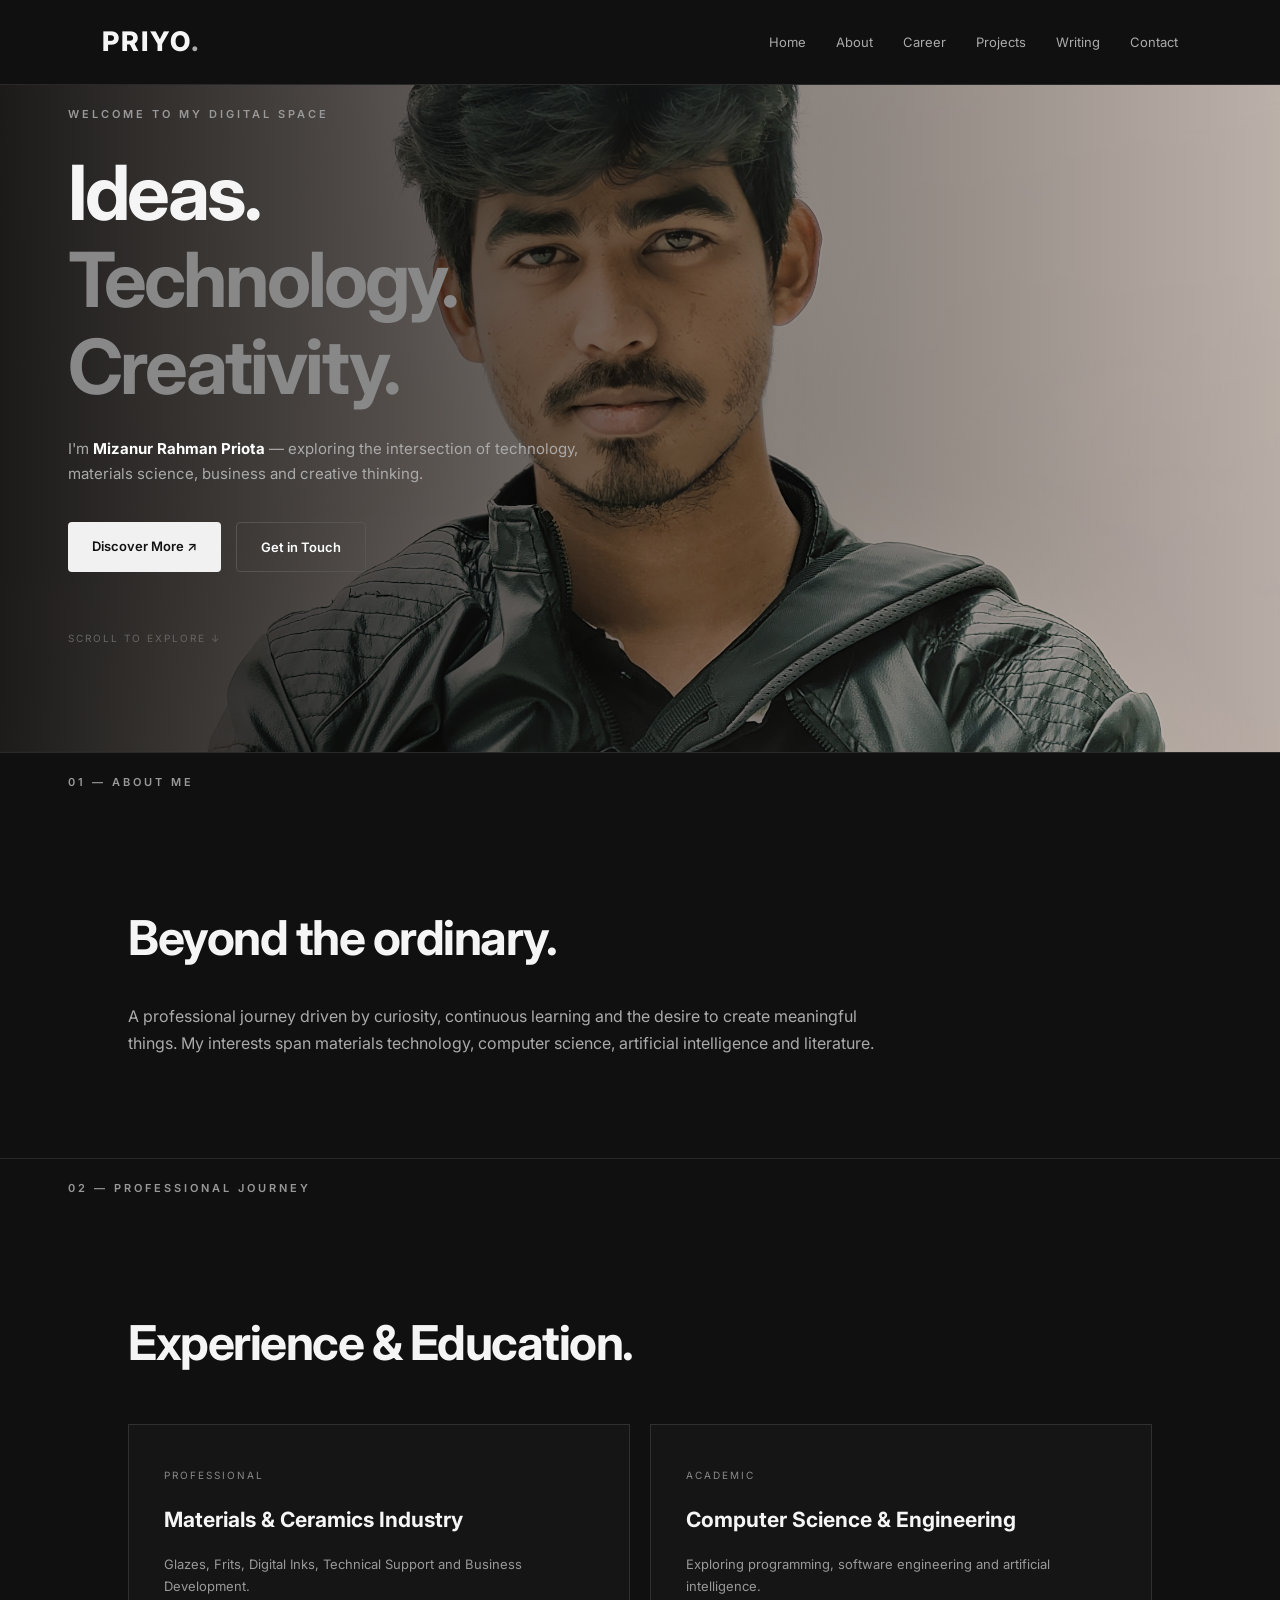
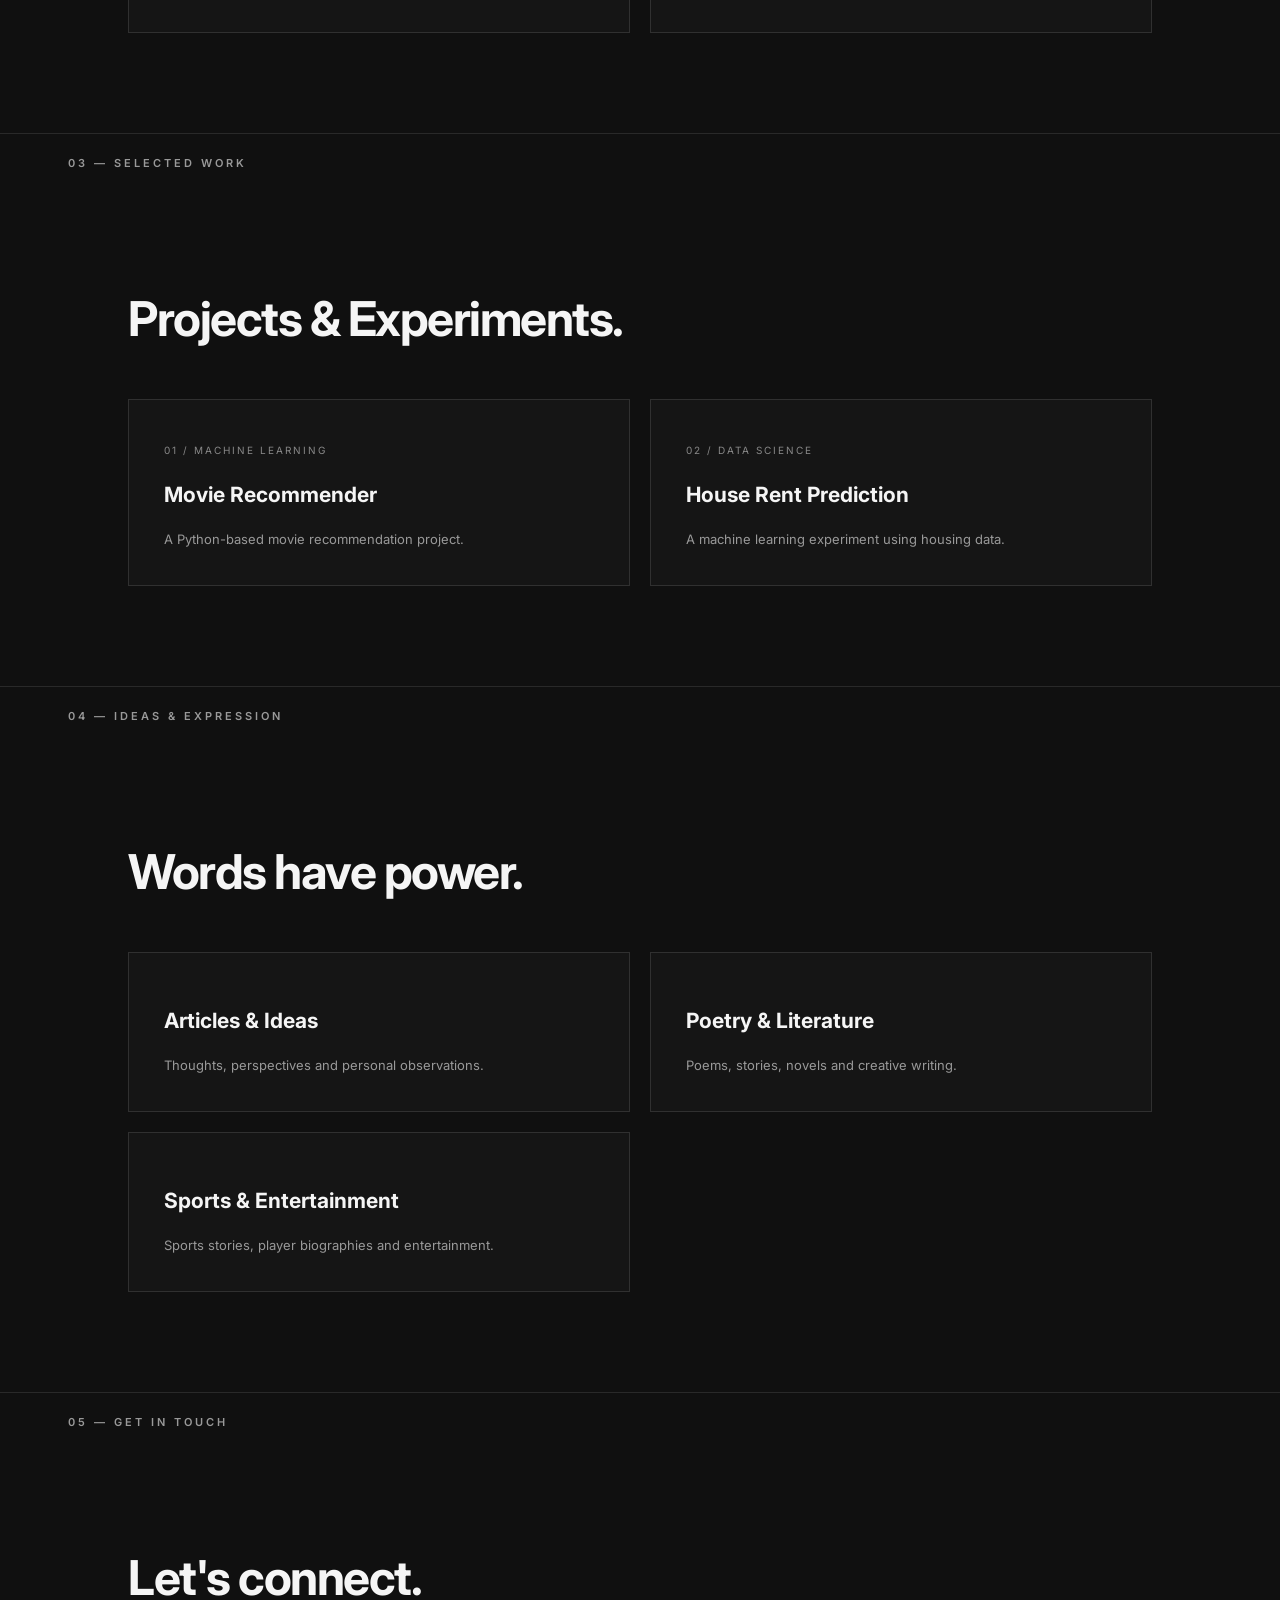
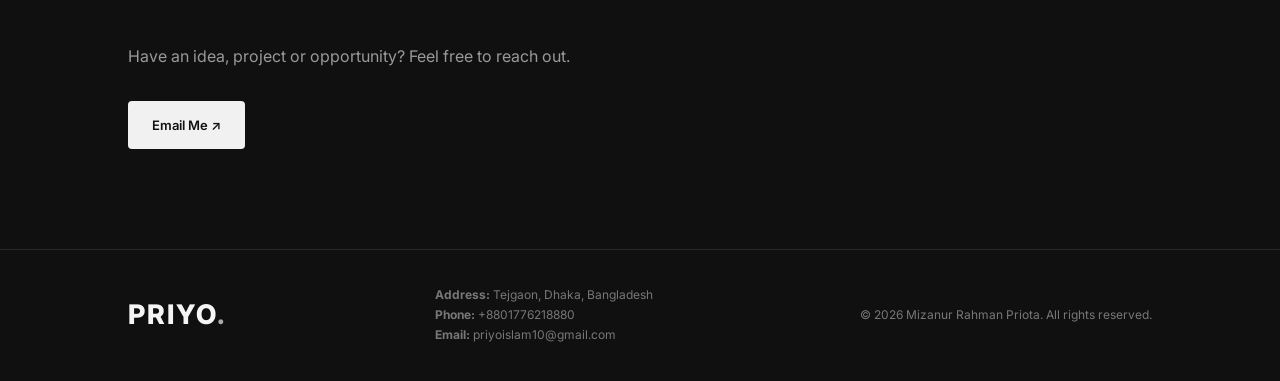
==== PriyoWebsite/index.html @ 964fe9bb "website" ====
<!DOCTYPE html>
<html lang="en">
<head>
    <meta charset="UTF-8">
    <meta name="viewport" content="width=device-width, initial-scale=1.0">
    <meta name="description" content="Mizanur Rahman Priota — Personal website, technology, career, ideas and creativity.">
    <title>PRIYO | Personal Brand</title>

    <link rel="stylesheet" href="css/style.css">
    <link rel="preconnect" href="https://fonts.googleapis.com">
    <link href="https://fonts.googleapis.com/css2?family=Inter:wght@400;500;600;700;800&display=swap" rel="stylesheet">
</head>
<body>

    <header class="navbar">
        <a href="#home" class="logo">PRIYO<span>.</span></a>

        <nav id="nav-menu">
            <a href="#home">Home</a>
            <a href="#about">About</a>
            <a href="#career">Career</a>
            <a href="#projects">Projects</a>
            <a href="#writing">Writing</a>
            <a href="#contact">Contact</a>
        </nav>

        <button class="menu-toggle" id="menu-toggle" aria-label="Toggle menu">☰</button>
    </header>

    <main>
        <section class="hero" id="home">
            <div class="hero-content">
                <p class="eyebrow">WELCOME TO MY DIGITAL SPACE</p>

                <h1>Ideas.<br><span>Technology.<br><span>Creativity.</span></h1>

                <p class="intro">
                    I'm <strong>Mizanur Rahman Priota</strong> — exploring the
                    intersection of technology, materials science, business
                    and creative thinking.
                </p>

                <div class="hero-buttons">
                    <a href="#about" class="btn primary">Discover More ↗</a>
                    <a href="#contact" class="btn secondary">Get in Touch</a>
                </div>
            </div>

            <div class="hero-image">
                <img src="assets/images/profile.jpg"
                     alt="Mizanur Rahman Priota"
                     onerror="this.style.display='none'; this.nextElementSibling.style.display='flex';">

                <div class="image-placeholder">
                    <span>YOUR PHOTO</span>
                </div>
            </div>

            <div class="scroll-text">SCROLL TO EXPLORE ↓</div>
        </section>

        <section class="section about" id="about">
            <p class="eyebrow">01 — ABOUT ME</p>
            <h2>Beyond the ordinary.</h2>
            <p class="section-description">
                A professional journey driven by curiosity, continuous
                learning and the desire to create meaningful things.
                My interests span materials technology, computer science,
                artificial intelligence and literature.
            </p>
        </section>

        <section class="section" id="career">
            <p class="eyebrow">02 — PROFESSIONAL JOURNEY</p>
            <h2>Experience & Education.</h2>
            <div class="info-grid">
                <article class="info-card">
                    <span>PROFESSIONAL</span>
                    <h3>Materials & Ceramics Industry</h3>
                    <p>Glazes, Frits, Digital Inks, Technical Support and Business Development.</p>
                </article>
                <article class="info-card">
                    <span>ACADEMIC</span>
                    <h3>Computer Science & Engineering</h3>
                    <p>Exploring programming, software engineering and artificial intelligence.</p>
                </article>
            </div>
        </section>

        <section class="section" id="projects">
            <p class="eyebrow">03 — SELECTED WORK</p>
            <h2>Projects & Experiments.</h2>
            <div class="info-grid">
                <article class="info-card">
                    <span>01 / MACHINE LEARNING</span>
                    <h3>Movie Recommender</h3>
                    <p>A Python-based movie recommendation project.</p>
                </article>
                <article class="info-card">
                    <span>02 / DATA SCIENCE</span>
                    <h3>House Rent Prediction</h3>
                    <p>A machine learning experiment using housing data.</p>
                </article>
            </div>
        </section>

        <section class="section" id="writing">
            <p class="eyebrow">04 — IDEAS & EXPRESSION</p>
            <h2>Words have power.</h2>
            <div class="info-grid">
                <article class="info-card">
                    <h3>Articles & Ideas</h3>
                    <p>Thoughts, perspectives and personal observations.</p>
                </article>
                <article class="info-card">
                    <h3>Poetry & Literature</h3>
                    <p>Poems, stories, novels and creative writing.</p>
                </article>
                <article class="info-card">
                    <h3>Sports & Entertainment</h3>
                    <p>Sports stories, player biographies and entertainment.</p>
                </article>
            </div>
        </section>

        <section class="section contact" id="contact">
            <p class="eyebrow">05 — GET IN TOUCH</p>
            <h2>Let's connect.</h2>
            <p>Have an idea, project or opportunity? Feel free to reach out.</p>
            <a href="mailto:yourmail@example.com" class="btn primary">Email Me ↗</a>
        </section>
    </main>

<footer class="footer">
    <a href="#home" class="logo">PRIYO<span>.</span></a>

    <div class="footer-contact">
        <p>
            <strong>Address:</strong>
            Tejgaon, Dhaka, Bangladesh
        </p>

        <p>
            <strong>Phone:</strong>
            <a href="tel:+8801776218880">+8801776218880</a>
        </p>

        <p>
            <strong>Email:</strong>
            <a href="mailto:priyoislam10@gmail.com">
                priyoislam10@gmail.com
            </a>
        </p>
    </div>

    <p class="copyright">
        © <span id="year"></span> Mizanur Rahman Priota.
        All rights reserved.
    </p>
</footer>

    <script src="js/data.js"></script>
    <script src="js/main.js"></script>
</body>
</html>
---- PriyoWebsite/css/style.css ----
* {
    margin: 0;
    padding: 0;
    box-sizing: border-box;
}

html {
    scroll-behavior: smooth;
}

body {
    background: #101010;
    color: #f5f5f5;
    font-family: 'Inter', sans-serif;
    line-height: 1.7;
}

a {
    color: inherit;
    text-decoration: none;
}

.navbar {
    height: 85px;
    padding: 0 8%;
    display: flex;
    align-items: center;
    justify-content: space-between;
    border-bottom: 1px solid #292929;
    background: #101010;
    position: sticky;
    top: 0;
    z-index: 100;
}

.logo {
    font-size: 27px;
    font-weight: 800;
    letter-spacing: 2px;
}

.logo span {
    color: #aaa;
}

.navbar nav {
    display: flex;
    gap: 30px;
}

.navbar nav a {
    color: #aaa;
    font-size: 13px;
    transition: 0.3s;
}

.navbar nav a:hover {
    color: white;
}

.menu-toggle {
    display: none;
    background: none;
    color: white;
    border: none;
    font-size: 25px;
    cursor: pointer;
}


.hero {
    min-height: 550px;
    padding: 100px 10%;
    display: flex;
    align-items: center;
    justify-content: flex-start;
    position: relative;

    background:
        linear-gradient(
            90deg,
            rgba(0, 0, 0, 0.88),
            rgba(0, 0, 0, 0.50),
            rgba(0, 0, 0, 0.20)
        ),
        url("../assets/images/profile.jpg");

    background-size: cover;
    background-position: center;
    background-repeat: no-repeat;
}

.hero-content {
    max-width: 650px;
    position: relative;
    z-index: 2;
}

.hero-image {
    display: none;
}

.scroll-text {
    z-index: 2;
}


.hero-content {
    max-width: 650px;
}

.eyebrow {
    color: #999;
    font-size: 11px;
    letter-spacing: 3px;
    font-weight: 600;
    margin-bottom: 25px;
    transform: translate(-60px, -80px);
}

.hero h1 {
    font-size: clamp(45px, 6vw, 76px);
    line-height: 1.15;
    letter-spacing: -3px;
    margin-bottom: 25px;
    transform: translate(-60px, -80px);
}

.hero h1 span {
    color: #888;
}

.intro {
    color: #aaa;
    max-width: 520px;
    font-size: 15px;
    margin-bottom: 35px;
    transform: translate(-60px, -80px);
}

.intro strong {
    color: white;
}

.hero-buttons {
    display: flex;
    gap: 15px;
    flex-wrap: wrap;
    transform: translate(-60px, -80px);
}

.btn {
    display: inline-block;
    padding: 13px 24px;
    font-size: 13px;
    font-weight: 600;
    border-radius: 4px;
    transition: 0.3s;
}

.primary {
    background: #f1f1f1;
    color: #111;
}

.primary:hover {
    background: #bbb;
}

.secondary {
    border: 1px solid #555;
    color: white;
}

.secondary:hover {
    background: #252525;
}

.hero-image {
    width: 330px;
    height: 410px;
    flex-shrink: 0;
    border: 1px solid #444;
    position: relative;
    background: #1c1c1c;
}

.hero-image img {
    width: 100%;
    height: 100%;
    object-fit: cover;
}

.image-placeholder {
    display: none;
    width: 100%;
    height: 100%;
    align-items: center;
    justify-content: center;
    color: #777;
    font-size: 13px;
    letter-spacing: 3px;
}

.scroll-text {
    position: absolute;
    bottom: 25px;
    left: 10%;
    color: #666;
    font-size: 10px;
    letter-spacing: 2px;
    transform: translate(-60px, -80px);
}

.section {
    padding: 100px 10%;
    border-top: 1px solid #292929;
}

.section h2 {
    font-size: clamp(32px, 4vw, 48px);
    letter-spacing: -1.5px;
    margin-bottom: 25px;
}

.section-description {
    color: #aaa;
    max-width: 750px;
    font-size: 16px;
}

.info-grid {
    display: grid;
    grid-template-columns: repeat(2, 1fr);
    gap: 20px;
    margin-top: 40px;
}

.info-card {
    padding: 35px;
    border: 1px solid #303030;
    background: #151515;
    transition: 0.3s;
}

.info-card:hover {
    border-color: #777;
    transform: translateY(-4px);
}

.info-card span {
    font-size: 10px;
    letter-spacing: 2px;
    color: #888;
}

.info-card h3 {
    font-size: 21px;
    margin: 15px 0;
}

.info-card p {
    font-size: 13px;
    color: #999;
}

.contact p:not(.eyebrow) {
    color: #999;
    margin-bottom: 30px;
}

footer {
    padding: 35px 10%;
    border-top: 1px solid #292929;
    display: flex;
    align-items: center;
    justify-content: space-between;
    gap: 20px;
}

footer p {
    font-size: 12px;
    color: #777;
}

@media (max-width: 850px) {
    .hero {
        padding: 80px 7%;
        gap: 35px;
    }

    .hero-image {
        width: 260px;
        height: 340px;
    }

    .navbar {
        padding: 0 6%;
    }

    .navbar nav {
        gap: 15px;
    }
}

@media (max-width: 650px) {
    .navbar nav {
        display: none;
        position: absolute;
        top: 85px;
        left: 0;
        width: 100%;
        background: #171717;
        padding: 25px;
        flex-direction: column;
        gap: 20px;
    }

    .navbar nav.active {
        display: flex;
    }

    .menu-toggle {
        display: block;
    }

    .hero {
        flex-direction: column-reverse;
        align-items: flex-start;
        padding: 65px 7% 90px;
    }

    .hero-image {
        width: 100%;
        max-width: 320px;
        height: 350px;
    }

    .hero h1 {
        letter-spacing: -2px;
    }

    .section {
        padding: 75px 7%;
    }

    .info-grid {
        grid-template-columns: 1fr;
    }

    footer {
        flex-direction: column;
        align-items: flex-start;
    }

.footer {
    padding: 45px 10%;
    border-top: 1px solid #292929;
    display: flex;
    flex-direction: column;
    align-items: flex-start;
    gap: 20px;
    background: #101010;
}

.footer-contact {
    display: flex;
    flex-direction: column;
    gap: 8px;
}

.footer-contact p {
    color: #999;
    font-size: 13px;
}

.footer-contact strong {
    color: #eee;
}

.footer-contact a {
    color: #999;
    transition: 0.3s;
}

.footer-contact a:hover {
    color: white;
}

.copyright {
    color: #666;
    font-size: 12px;
    margin-top: 10px;
}
}
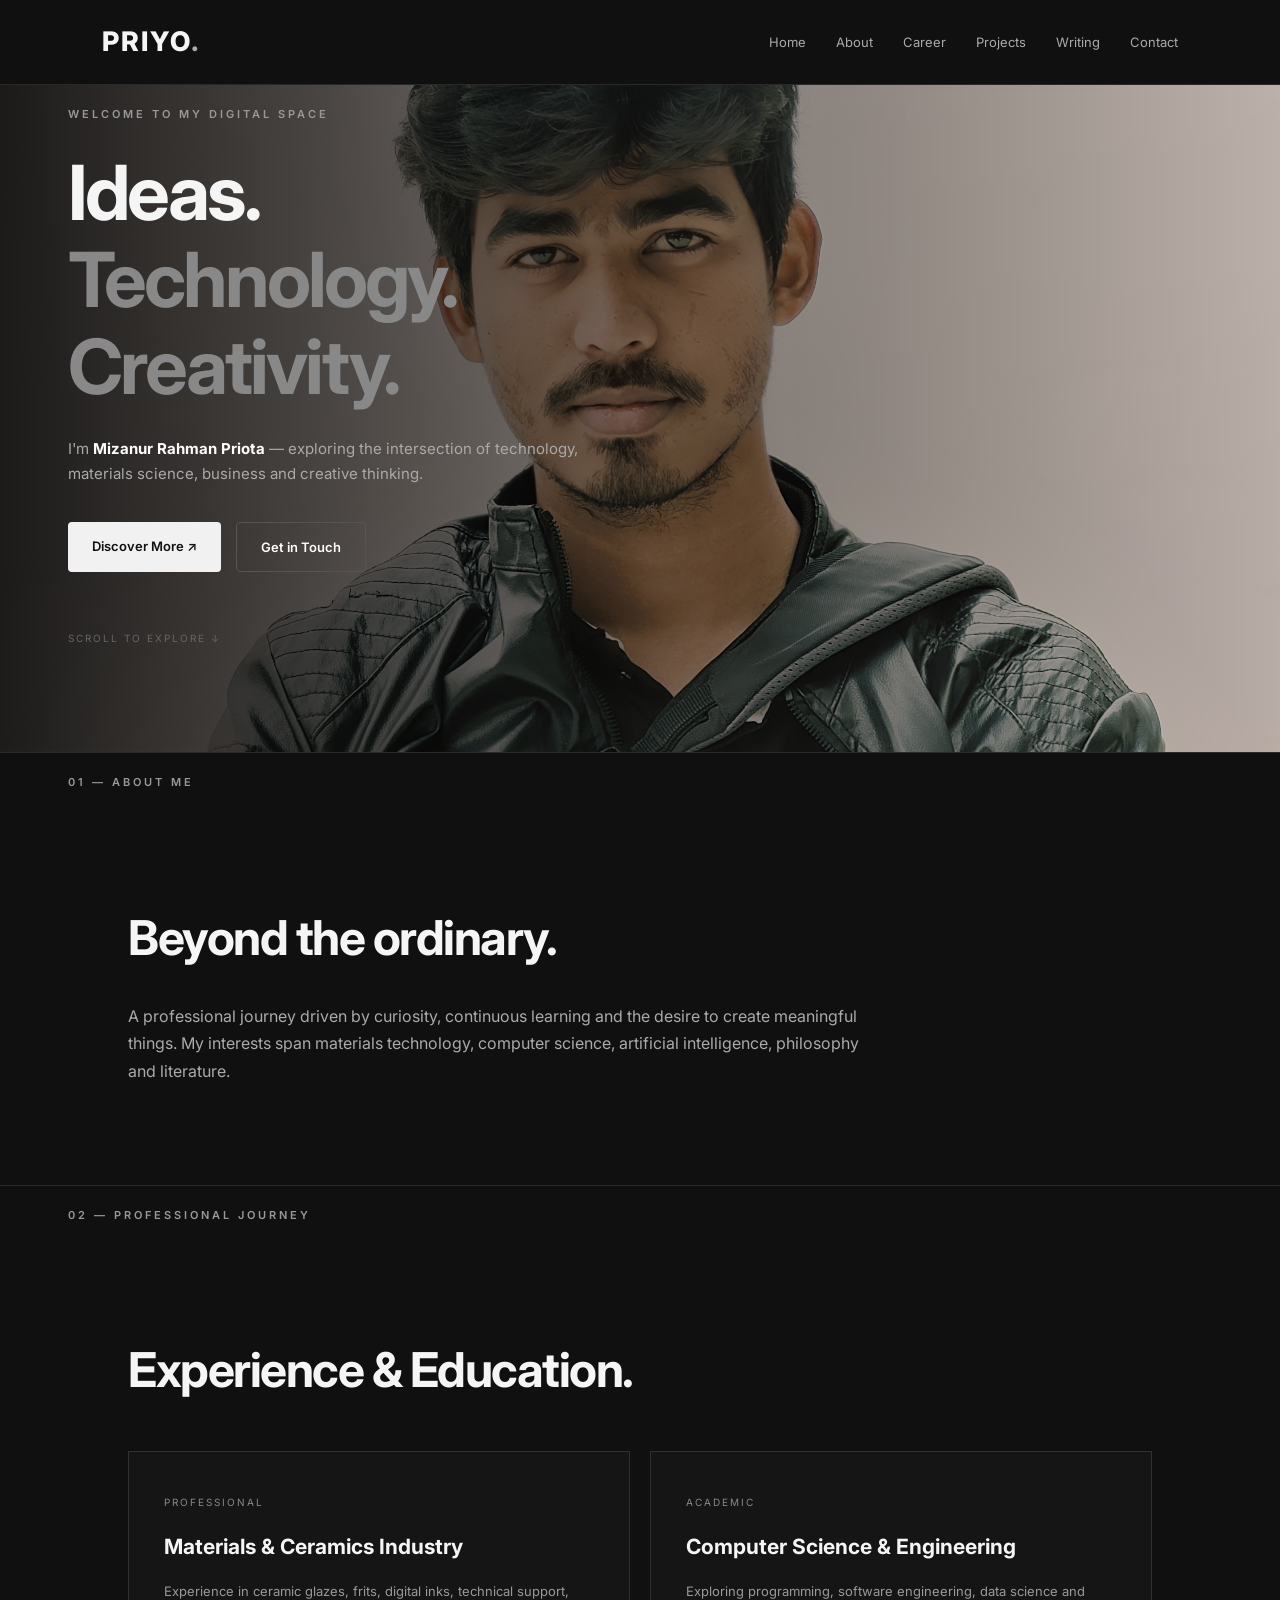
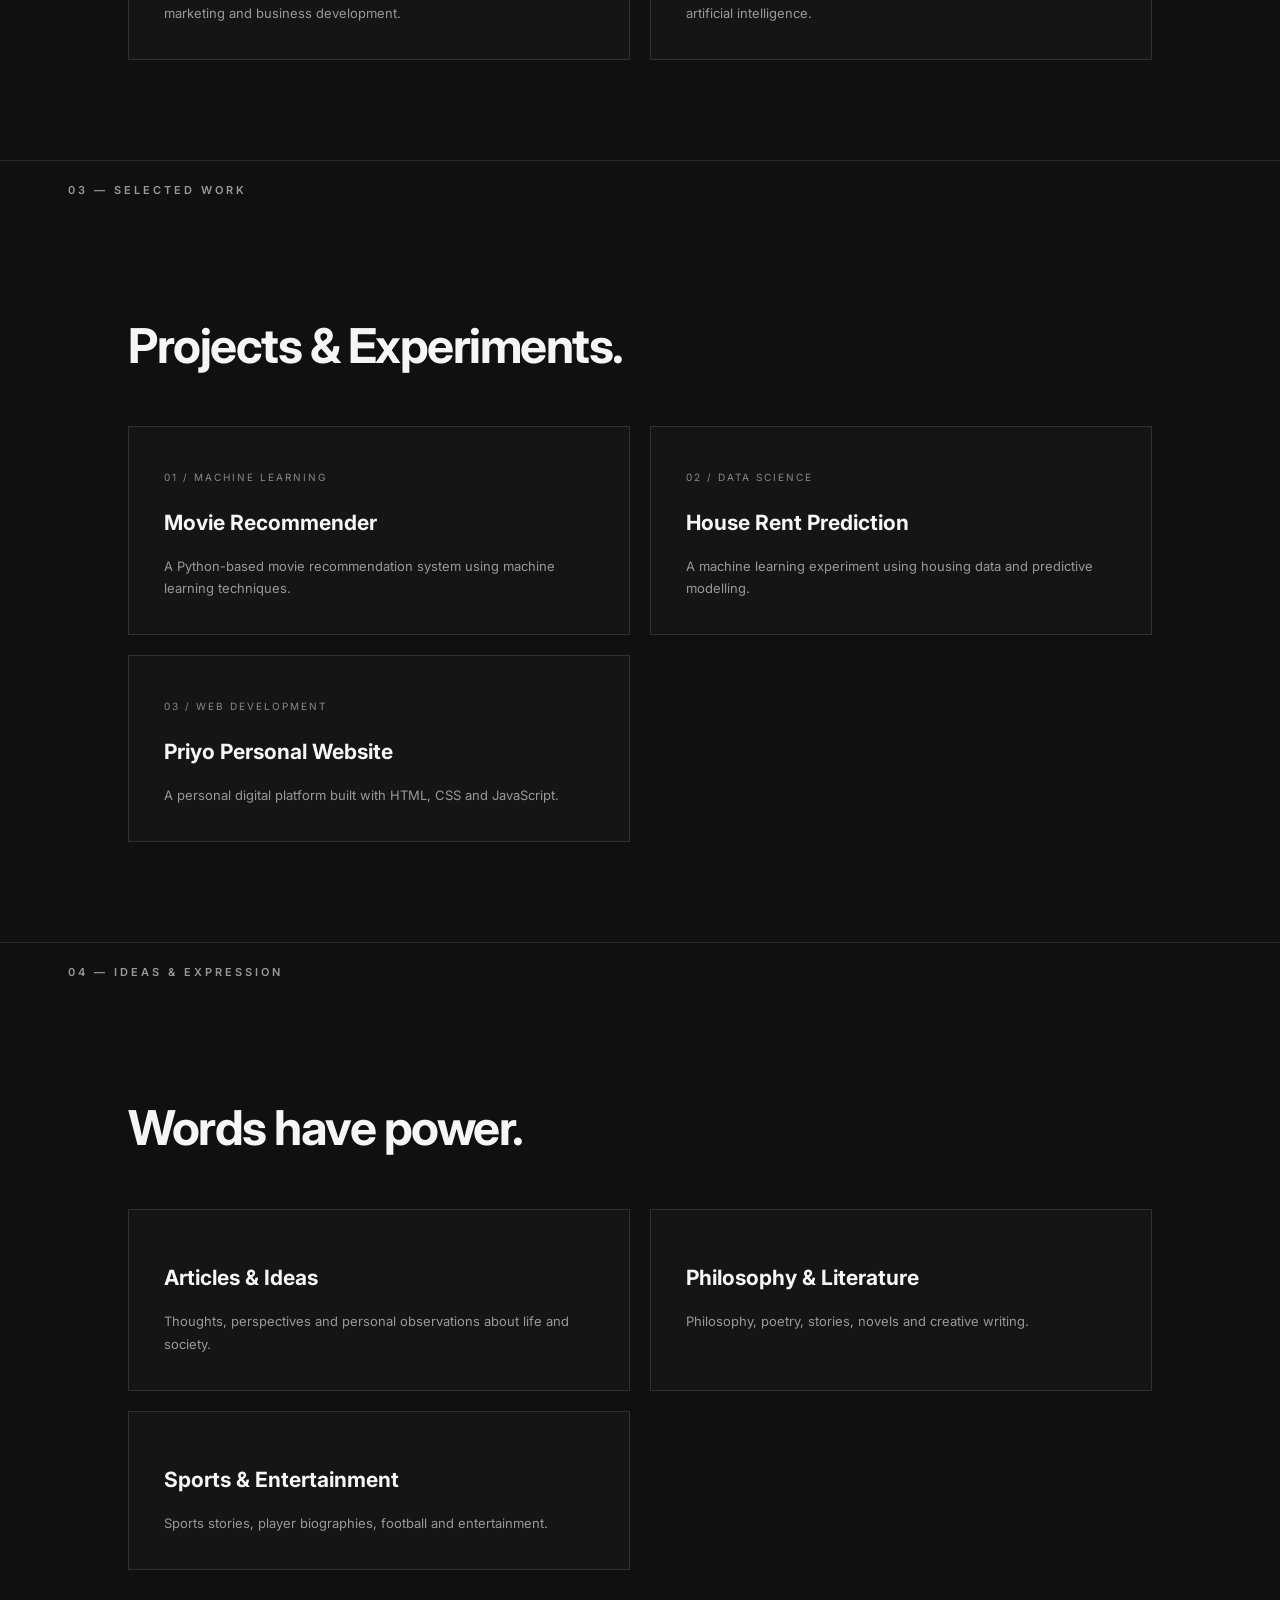
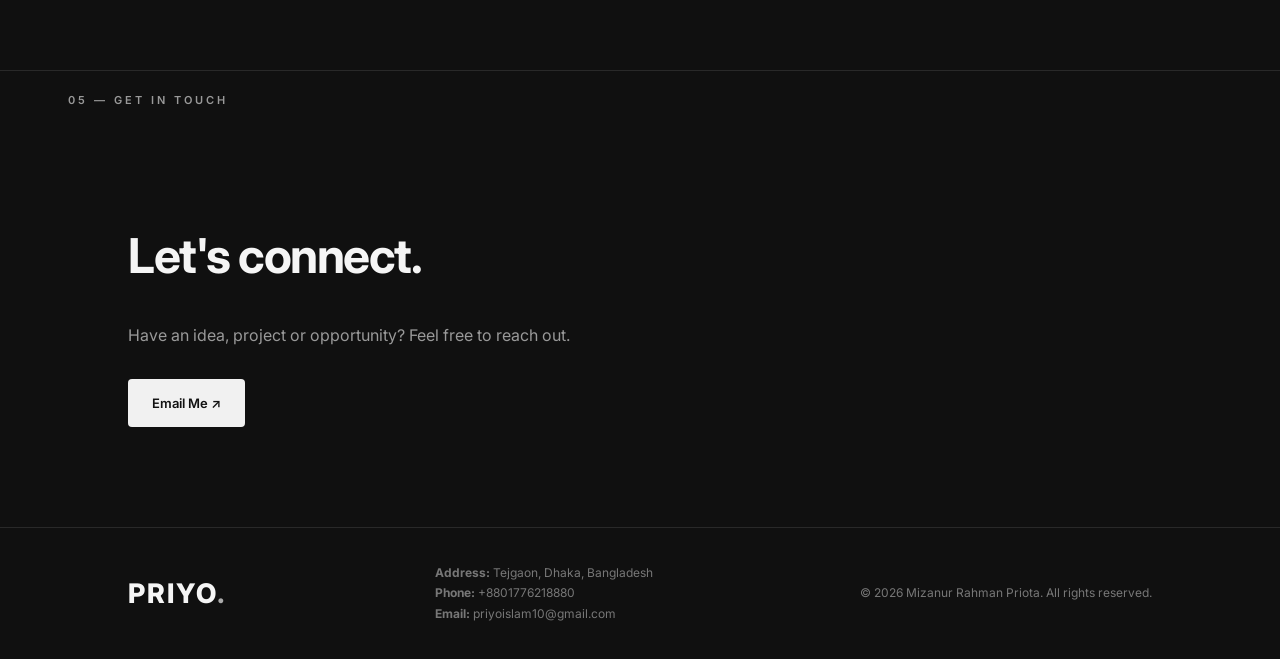
==== commit 57edcd28: "Enhance index.html with meta tags and content updates Added author and theme color meta tags, update" ====
--- a/PriyoWebsite/index.html
+++ b/PriyoWebsite/index.html
@@ -4,17 +4,30 @@
 <head>
     <meta charset="UTF-8">
     <meta name="viewport" content="width=device-width, initial-scale=1.0">
+
     <meta name="description" content="Mizanur Rahman Priota — Personal website, technology, career, ideas and creativity.">
-    <title>PRIYO | Personal Brand</title>
-
+    <meta name="author" content="Mizanur Rahman Priota">
+    <meta name="theme-color" content="#101010">
+
+    <title>PRIYO | Mizanur Rahman Priota</title>
+
+    <!-- CSS -->
     <link rel="stylesheet" href="css/style.css">
+
+    <!-- Google Fonts -->
     <link rel="preconnect" href="https://fonts.googleapis.com">
+    <link rel="preconnect" href="https://fonts.gstatic.com" crossorigin>
     <link href="https://fonts.googleapis.com/css2?family=Inter:wght@400;500;600;700;800&display=swap" rel="stylesheet">
 </head>
+
 <body>
 
+    <!-- NAVIGATION -->
     <header class="navbar">
-        <a href="#home" class="logo">PRIYO<span>.</span></a>
+
+        <a href="#home" class="logo">
+            PRIYO<span>.</span>
+        </a>
 
         <nav id="nav-menu">
             <a href="#home">Home</a>
@@ -25,142 +38,345 @@
             <a href="#contact">Contact</a>
         </nav>
 
-        <button class="menu-toggle" id="menu-toggle" aria-label="Toggle menu">☰</button>
+        <button
+            class="menu-toggle"
+            id="menu-toggle"
+            aria-label="Toggle navigation"
+            aria-expanded="false"
+            aria-controls="nav-menu">
+            ☰
+        </button>
+
     </header>
 
+
     <main>
+
+        <!-- HERO SECTION -->
         <section class="hero" id="home">
+
             <div class="hero-content">
-                <p class="eyebrow">WELCOME TO MY DIGITAL SPACE</p>
-
-                <h1>Ideas.<br><span>Technology.<br><span>Creativity.</span></h1>
+
+                <p class="eyebrow">
+                    WELCOME TO MY DIGITAL SPACE
+                </p>
+
+                <h1>
+                    Ideas.<br>
+                    <span>Technology.<br>Creativity.</span>
+                </h1>
 
                 <p class="intro">
-                    I'm <strong>Mizanur Rahman Priota</strong> — exploring the
-                    intersection of technology, materials science, business
-                    and creative thinking.
+                    I'm <strong>Mizanur Rahman Priota</strong> — exploring
+                    the intersection of technology, materials science,
+                    business and creative thinking.
                 </p>
 
                 <div class="hero-buttons">
-                    <a href="#about" class="btn primary">Discover More ↗</a>
-                    <a href="#contact" class="btn secondary">Get in Touch</a>
+
+                    <a href="#about" class="btn primary">
+                        Discover More ↗
+                    </a>
+
+                    <a href="#contact" class="btn secondary">
+                        Get in Touch
+                    </a>
+
                 </div>
-            </div>
+
+            </div>
+
 
             <div class="hero-image">
-                <img src="assets/images/profile.jpg"
-                     alt="Mizanur Rahman Priota"
-                     onerror="this.style.display='none'; this.nextElementSibling.style.display='flex';">
+
+                <img
+                    src="assets/images/profile.jpg"
+                    alt="Mizanur Rahman Priota"
+                    onerror="this.style.display='none'; this.nextElementSibling.style.display='flex';"
+                >
 
                 <div class="image-placeholder">
                     <span>YOUR PHOTO</span>
                 </div>
-            </div>
-
-            <div class="scroll-text">SCROLL TO EXPLORE ↓</div>
-        </section>
-
+
+            </div>
+
+
+            <div class="scroll-text">
+                SCROLL TO EXPLORE ↓
+            </div>
+
+        </section>
+
+
+        <!-- ABOUT SECTION -->
         <section class="section about" id="about">
-            <p class="eyebrow">01 — ABOUT ME</p>
-            <h2>Beyond the ordinary.</h2>
+
+            <p class="eyebrow">
+                01 — ABOUT ME
+            </p>
+
+            <h2>
+                Beyond the ordinary.
+            </h2>
+
             <p class="section-description">
-                A professional journey driven by curiosity, continuous
-                learning and the desire to create meaningful things.
-                My interests span materials technology, computer science,
-                artificial intelligence and literature.
-            </p>
-        </section>
-
+                A professional journey driven by curiosity,
+                continuous learning and the desire to create
+                meaningful things.
+
+                My interests span materials technology,
+                computer science, artificial intelligence,
+                philosophy and literature.
+            </p>
+
+        </section>
+
+
+        <!-- CAREER SECTION -->
         <section class="section" id="career">
-            <p class="eyebrow">02 — PROFESSIONAL JOURNEY</p>
-            <h2>Experience & Education.</h2>
+
+            <p class="eyebrow">
+                02 — PROFESSIONAL JOURNEY
+            </p>
+
+            <h2>
+                Experience & Education.
+            </h2>
+
             <div class="info-grid">
-                <article class="info-card">
+
+                <article class="info-card">
+
                     <span>PROFESSIONAL</span>
-                    <h3>Materials & Ceramics Industry</h3>
-                    <p>Glazes, Frits, Digital Inks, Technical Support and Business Development.</p>
-                </article>
-                <article class="info-card">
+
+                    <h3>
+                        Materials & Ceramics Industry
+                    </h3>
+
+                    <p>
+                        Experience in ceramic glazes, frits,
+                        digital inks, technical support,
+                        marketing and business development.
+                    </p>
+
+                </article>
+
+
+                <article class="info-card">
+
                     <span>ACADEMIC</span>
-                    <h3>Computer Science & Engineering</h3>
-                    <p>Exploring programming, software engineering and artificial intelligence.</p>
-                </article>
-            </div>
-        </section>
-
+
+                    <h3>
+                        Computer Science & Engineering
+                    </h3>
+
+                    <p>
+                        Exploring programming, software engineering,
+                        data science and artificial intelligence.
+                    </p>
+
+                </article>
+
+            </div>
+
+        </section>
+
+
+        <!-- PROJECTS SECTION -->
         <section class="section" id="projects">
-            <p class="eyebrow">03 — SELECTED WORK</p>
-            <h2>Projects & Experiments.</h2>
+
+            <p class="eyebrow">
+                03 — SELECTED WORK
+            </p>
+
+            <h2>
+                Projects & Experiments.
+            </h2>
+
             <div class="info-grid">
-                <article class="info-card">
+
+                <article class="info-card">
+
                     <span>01 / MACHINE LEARNING</span>
-                    <h3>Movie Recommender</h3>
-                    <p>A Python-based movie recommendation project.</p>
-                </article>
-                <article class="info-card">
+
+                    <h3>
+                        Movie Recommender
+                    </h3>
+
+                    <p>
+                        A Python-based movie recommendation
+                        system using machine learning techniques.
+                    </p>
+
+                </article>
+
+
+                <article class="info-card">
+
                     <span>02 / DATA SCIENCE</span>
-                    <h3>House Rent Prediction</h3>
-                    <p>A machine learning experiment using housing data.</p>
-                </article>
-            </div>
-        </section>
-
+
+                    <h3>
+                        House Rent Prediction
+                    </h3>
+
+                    <p>
+                        A machine learning experiment using
+                        housing data and predictive modelling.
+                    </p>
+
+                </article>
+
+
+                <article class="info-card">
+
+                    <span>03 / WEB DEVELOPMENT</span>
+
+                    <h3>
+                        Priyo Personal Website
+                    </h3>
+
+                    <p>
+                        A personal digital platform built
+                        with HTML, CSS and JavaScript.
+                    </p>
+
+                </article>
+
+            </div>
+
+        </section>
+
+
+        <!-- WRITING SECTION -->
         <section class="section" id="writing">
-            <p class="eyebrow">04 — IDEAS & EXPRESSION</p>
-            <h2>Words have power.</h2>
+
+            <p class="eyebrow">
+                04 — IDEAS & EXPRESSION
+            </p>
+
+            <h2>
+                Words have power.
+            </h2>
+
             <div class="info-grid">
-                <article class="info-card">
-                    <h3>Articles & Ideas</h3>
-                    <p>Thoughts, perspectives and personal observations.</p>
-                </article>
-                <article class="info-card">
-                    <h3>Poetry & Literature</h3>
-                    <p>Poems, stories, novels and creative writing.</p>
-                </article>
-                <article class="info-card">
-                    <h3>Sports & Entertainment</h3>
-                    <p>Sports stories, player biographies and entertainment.</p>
-                </article>
-            </div>
-        </section>
-
+
+                <article class="info-card">
+
+                    <h3>
+                        Articles & Ideas
+                    </h3>
+
+                    <p>
+                        Thoughts, perspectives and personal
+                        observations about life and society.
+                    </p>
+
+                </article>
+
+
+                <article class="info-card">
+
+                    <h3>
+                        Philosophy & Literature
+                    </h3>
+
+                    <p>
+                        Philosophy, poetry, stories, novels
+                        and creative writing.
+                    </p>
+
+                </article>
+
+
+                <article class="info-card">
+
+                    <h3>
+                        Sports & Entertainment
+                    </h3>
+
+                    <p>
+                        Sports stories, player biographies,
+                        football and entertainment.
+                    </p>
+
+                </article>
+
+            </div>
+
+        </section>
+
+
+        <!-- CONTACT SECTION -->
         <section class="section contact" id="contact">
-            <p class="eyebrow">05 — GET IN TOUCH</p>
-            <h2>Let's connect.</h2>
-            <p>Have an idea, project or opportunity? Feel free to reach out.</p>
-            <a href="mailto:yourmail@example.com" class="btn primary">Email Me ↗</a>
-        </section>
+
+            <p class="eyebrow">
+                05 — GET IN TOUCH
+            </p>
+
+            <h2>
+                Let's connect.
+            </h2>
+
+            <p>
+                Have an idea, project or opportunity?
+                Feel free to reach out.
+            </p>
+
+            <a
+                href="mailto:priyoislam10@gmail.com"
+                class="btn primary">
+                Email Me ↗
+            </a>
+
+        </section>
+
     </main>
 
-<footer class="footer">
-    <a href="#home" class="logo">PRIYO<span>.</span></a>
-
-    <div class="footer-contact">
-        <p>
-            <strong>Address:</strong>
-            Tejgaon, Dhaka, Bangladesh
+
+    <!-- FOOTER -->
+    <footer class="footer">
+
+        <a href="#home" class="logo">
+            PRIYO<span>.</span>
+        </a>
+
+        <div class="footer-contact">
+
+            <p>
+                <strong>Address:</strong>
+                Tejgaon, Dhaka, Bangladesh
+            </p>
+
+            <p>
+                <strong>Phone:</strong>
+                <a href="tel:+8801776218880">
+                    +8801776218880
+                </a>
+            </p>
+
+            <p>
+                <strong>Email:</strong>
+                <a href="mailto:priyoislam10@gmail.com">
+                    priyoislam10@gmail.com
+                </a>
+            </p>
+
+        </div>
+
+        <p class="copyright">
+            © <span id="year"></span>
+            Mizanur Rahman Priota.
+            All rights reserved.
         </p>
 
-        <p>
-            <strong>Phone:</strong>
-            <a href="tel:+8801776218880">+8801776218880</a>
-        </p>
-
-        <p>
-            <strong>Email:</strong>
-            <a href="mailto:priyoislam10@gmail.com">
-                priyoislam10@gmail.com
-            </a>
-        </p>
-    </div>
-
-    <p class="copyright">
-        © <span id="year"></span> Mizanur Rahman Priota.
-        All rights reserved.
-    </p>
-</footer>
-
+    </footer>
+
+
+    <!-- JAVASCRIPT -->
     <script src="js/data.js"></script>
     <script src="js/main.js"></script>
+
 </body>
 </html>
+
